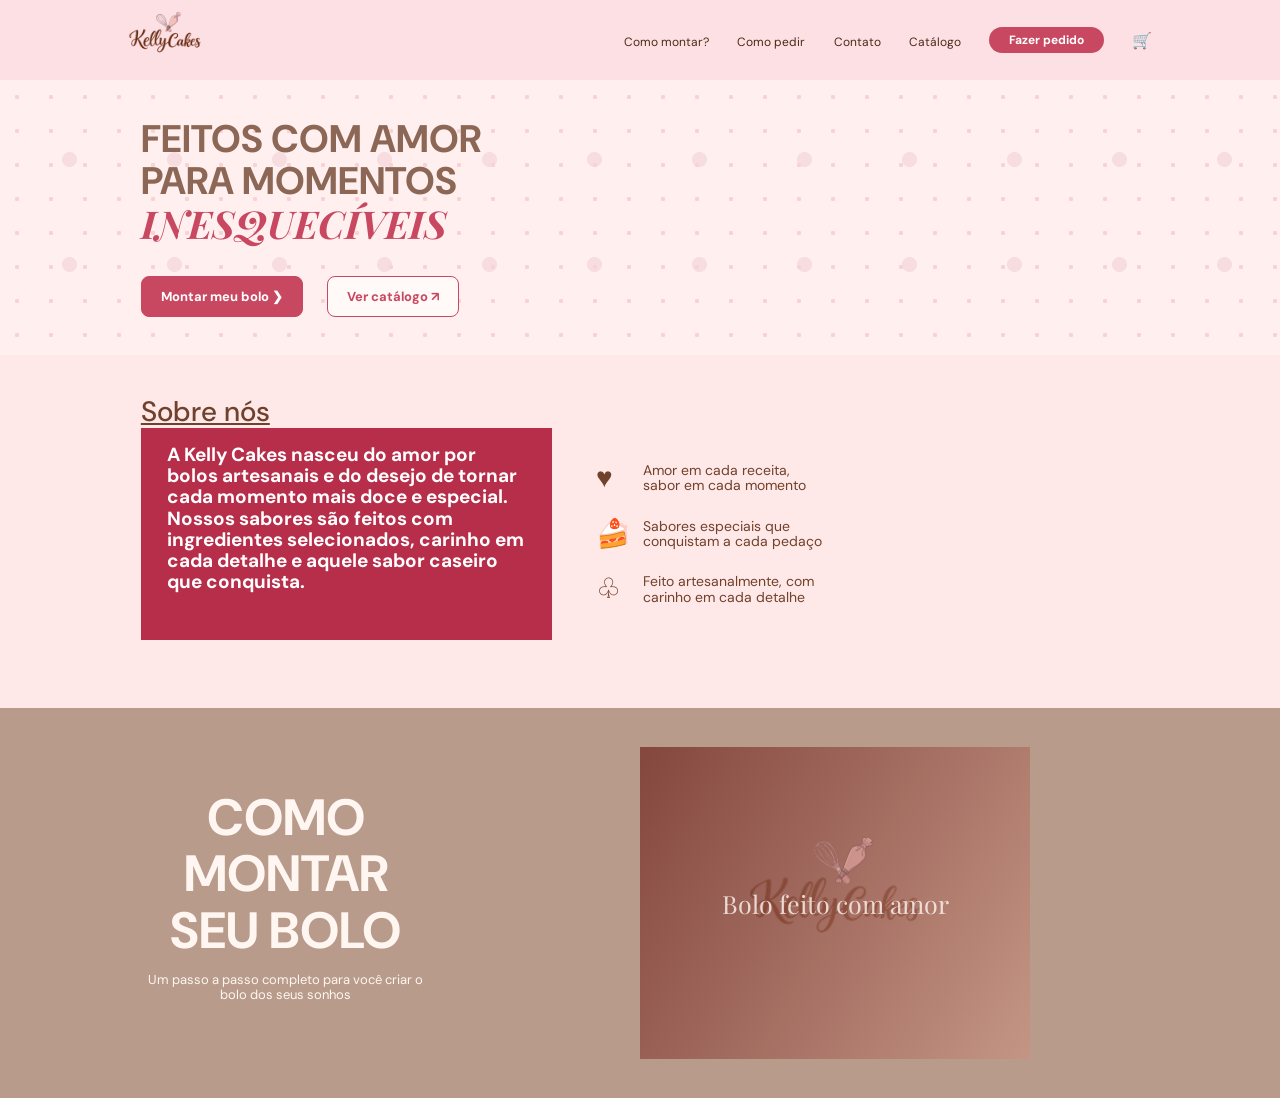
==== index.html @ 70b0ca6c "novo" ====
<!DOCTYPE html>
<html lang="pt-BR">
<head>
  <meta charset="UTF-8">
  <meta name="viewport" content="width=device-width, initial-scale=1.0">
  <title>Kelly Cakes</title>
  <link rel="stylesheet" href="css/index.css">
</head>
<body>
  <header><div class="container-header"><div class="logo2"><a href="index.html"><img src="img/logoHeader.png" alt="Kelly Cakes"></a></div><nav class="menu" aria-label="Navegação principal"><div><a href="#montar">Como montar?</a></div><div><a href="#pedido">Como pedir</a></div><div><a href="#contato">Contato</a></div><div><a href="#catalogo">Catálogo</a></div><div><a href="#pedido">Fazer pedido</a></div><span aria-label="Carrinho">🛒</span></nav></div></header>
  <main>
    <section class="hero"><h1>Feitos com amor<br>para momentos<br><em>inesquecíveis</em></h1><div class="hero-actions"><a class="button primary" href="#montar">Montar meu bolo ❯</a><a class="button" href="#catalogo">Ver catálogo ↗</a></div></section>
    <section class="about"><h2>Sobre nós</h2><div class="about-grid"><div class="about-copy">A Kelly Cakes nasceu do amor por bolos artesanais e do desejo de tornar cada momento mais doce e especial. Nossos sabores são feitos com ingredientes selecionados, carinho em cada detalhe e aquele sabor caseiro que conquista.</div><div class="features"><div class="feature"><span>♥</span><div>Amor em cada receita,<br>sabor em cada momento</div></div><div class="feature"><span>🍰</span><div>Sabores especiais que<br>conquistam a cada pedaço</div></div><div class="feature"><span>♧</span><div>Feito artesanalmente, com<br>carinho em cada detalhe</div></div></div></div></section>
    <section class="montar" id="montar"><div class="montar-copy"><h2>Como<br>montar<br>seu bolo</h2><p>Um passo a passo completo para você criar o bolo dos seus sonhos</p></div><div class="cake-photo" role="img" aria-label="Bolo artesanal decorado"></div></section>
  </main>
</body>
</html>
---- css/index.css ----
@import url('https://fonts.googleapis.com/css2?family=DM+Sans:wght@400;500;700&family=Playfair+Display:ital,wght@0,700;1,700&display=swap');
:root { --cream:#fff6f1; --pink:#c94861; --wine:#b72e4a; --brown:#70412b; --sand:#b89b8b; }
* { box-sizing:border-box; }
body { margin:0; color:var(--brown); background:var(--cream); font-family:'DM Sans',Arial,sans-serif; }
.container-header { min-height:66px; display:flex; align-items:center; justify-content:space-between; gap:32px; padding:8px clamp(24px,10vw,160px); background:#fde0e3; }
.logo2 img { display:block; width:74px; height:auto; }
.menu { display:flex; align-items:center; gap:clamp(16px,2.2vw,34px); }
.menu a { color:#4d2916; font-size:12px; text-decoration:none; white-space:nowrap; }
.menu a:hover { color:var(--pink); }
.menu div:last-of-type a { display:inline-block; padding:5px 20px; color:white; font-weight:700; background:var(--pink); border-radius:20px; }
.hero { min-height:270px; padding:38px clamp(24px,11vw,180px); background-color:#fff0ef; background-image:radial-gradient(#f8d3d6 2px,transparent 2.5px),radial-gradient(#f7dce0 7px,transparent 8px); background-size:34px 34px,105px 105px; background-position:0 0,17px 27px; }
.hero h1,.montar h2 { margin:0; text-transform:uppercase; line-height:1.1; }
.hero h1 { max-width:360px; color:#8c6756; font-size:clamp(28px,3vw,42px); }
.hero h1 em { color:var(--pink); font-family:'Playfair Display',serif; }
.hero-actions { display:flex; gap:24px; margin-top:28px; }
.button { padding:11px 19px; border:1px solid var(--pink); border-radius:8px; color:var(--pink); background:#fff9f7; font:700 13px 'DM Sans',sans-serif; text-decoration:none; }
.button.primary { color:white; background:var(--pink); }
.about { padding:38px clamp(24px,11vw,180px) 68px; background:#ffe8e8; }
.about h2 { margin:0 0 -2px; font-weight:500; font-size:28px; text-decoration:underline; }
.about-grid { display:grid; grid-template-columns:1.1fr 1.2fr; max-width:860px; }
.about-copy { padding:16px 26px 30px; color:white; background:var(--wine); font-size:19px; line-height:1.12; font-weight:700; }
.features { display:grid; align-content:center; gap:25px; padding:35px 44px; }
.feature { display:grid; grid-template-columns:35px 1fr; align-items:center; gap:12px; font-size:14px; line-height:1.1; }
.feature span { font-size:28px; }
.montar { min-height:390px; display:grid; grid-template-columns:1fr 1fr; align-items:center; padding:20px clamp(24px,11vw,180px); color:#fff6f1; background:var(--sand); }
.montar-copy { max-width:290px; text-align:center; }
.montar h2 { font-size:clamp(32px,4vw,51px); }
.montar p { font-size:13px; line-height:1.2; }
.cake-photo { width:min(100%,390px); aspect-ratio:1.25; display:grid; place-items:center; background:linear-gradient(120deg,rgba(121,52,47,.66),rgba(249,204,188,.43)),url('../img/logoHeader.png') center/45% no-repeat,#9b6b5b; }
.cake-photo::after { content:'Bolo feito com amor'; font-family:'Playfair Display',serif; font-size:25px; opacity:.8; }
@media (max-width:680px) { .container-header { padding:10px 20px; gap:12px; } .menu { gap:10px; } .menu a { font-size:10px; } .menu div:nth-child(-n+2),.menu span { display:none; } .hero,.about { padding-left:28px; padding-right:28px; } .about-grid,.montar { grid-template-columns:1fr; } .features { padding:30px 8px 0; } .montar { justify-items:center; gap:20px; padding-top:45px; padding-bottom:45px; } }
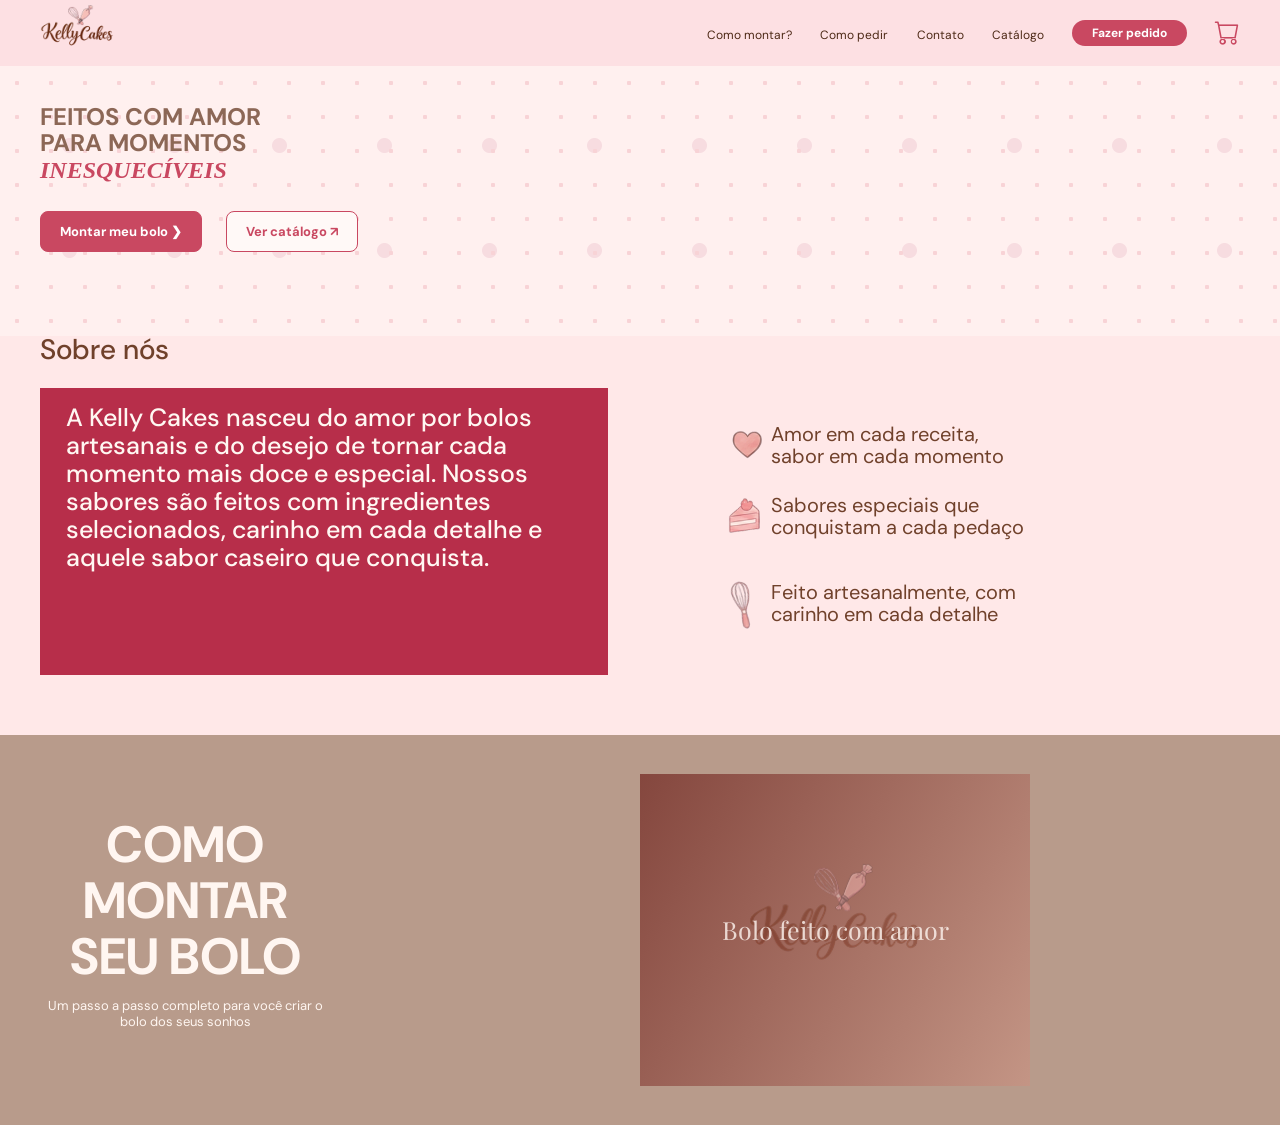
==== commit ad7871a1: "novo" ====
--- a/index.html
+++ b/index.html
@@ -1,17 +1,61 @@
 <!DOCTYPE html>
 <html lang="pt-BR">
+
 <head>
   <meta charset="UTF-8">
   <meta name="viewport" content="width=device-width, initial-scale=1.0">
   <title>Kelly Cakes</title>
   <link rel="stylesheet" href="css/index.css">
+  <link rel="stylesheet" href="https://cdn.jsdelivr.net/npm/bootstrap-icons@1.13.1/font/bootstrap-icons.min.css">
 </head>
+
 <body>
-  <header><div class="container-header"><div class="logo2"><a href="index.html"><img src="img/logoHeader.png" alt="Kelly Cakes"></a></div><nav class="menu" aria-label="Navegação principal"><div><a href="#montar">Como montar?</a></div><div><a href="#pedido">Como pedir</a></div><div><a href="#contato">Contato</a></div><div><a href="#catalogo">Catálogo</a></div><div><a href="#pedido">Fazer pedido</a></div><span aria-label="Carrinho">🛒</span></nav></div></header>
+  <header>
+    <div class="container-header">
+      <div class="logo2"><a href="index.html"><img src="img/logoHeader.png" alt="Kelly Cakes"></a></div>
+      <nav class="menu" aria-label="Navegação principal">
+        <div><a href="#montar">Como montar?</a></div>
+        <div><a href="#pedido">Como pedir</a></div>
+        <div><a href="#contato">Contato</a></div>
+        <div><a href="#catalogo">Catálogo</a></div>
+        <div><a href="#pedido">Fazer pedido</a></div>
+        <a href="carrinho.html" class="carrinho"><i class="bi bi-cart"></i></a>
+      </nav>
+    </div>
+  </header>
   <main>
-    <section class="hero"><h1>Feitos com amor<br>para momentos<br><em>inesquecíveis</em></h1><div class="hero-actions"><a class="button primary" href="#montar">Montar meu bolo ❯</a><a class="button" href="#catalogo">Ver catálogo ↗</a></div></section>
-    <section class="about"><h2>Sobre nós</h2><div class="about-grid"><div class="about-copy">A Kelly Cakes nasceu do amor por bolos artesanais e do desejo de tornar cada momento mais doce e especial. Nossos sabores são feitos com ingredientes selecionados, carinho em cada detalhe e aquele sabor caseiro que conquista.</div><div class="features"><div class="feature"><span>♥</span><div>Amor em cada receita,<br>sabor em cada momento</div></div><div class="feature"><span>🍰</span><div>Sabores especiais que<br>conquistam a cada pedaço</div></div><div class="feature"><span>♧</span><div>Feito artesanalmente, com<br>carinho em cada detalhe</div></div></div></div></section>
-    <section class="montar" id="montar"><div class="montar-copy"><h2>Como<br>montar<br>seu bolo</h2><p>Um passo a passo completo para você criar o bolo dos seus sonhos</p></div><div class="cake-photo" role="img" aria-label="Bolo artesanal decorado"></div></section>
+    <section class="hero">
+      <h1>Feitos com amor<br>para momentos<br><em>inesquecíveis</em></h1>
+      <div class="hero-actions"><a class="button primary" href="#montar">Montar meu bolo ❯</a><a class="button"
+          href="#catalogo">Ver catálogo ↗</a></div>
+    </section>
+    <section class="about">
+      <h2>Sobre nós</h2>
+      <div class="about-grid">
+        <div class="about-copy">A Kelly Cakes nasceu do amor por bolos artesanais e do desejo de tornar cada momento
+          mais doce e especial. Nossos sabores são feitos com ingredientes selecionados, carinho em cada detalhe e
+          aquele sabor caseiro que conquista.</div>
+        <div class="features">
+          <div class="feature"><img src="img/coração.png" alt="coração">
+            <div>Amor em cada receita,<br>sabor em cada momento</div>
+          </div>
+          <div class="feature"><img src="img/boloFatia.png" alt="bolo">
+            <div>Sabores especiais que<br>conquistam a cada pedaço</div>
+          </div>
+          <div class="feature"><img src="img/fuê.png" alt="fuê">
+            <div>Feito artesanalmente, com<br>carinho em cada detalhe</div>
+          </div>
+        </div>
+      </div>
+    </section>
+    <section class="montar" id="montar">
+      <div class="montar-copy">
+        <h2>Como<br>montar<br>seu bolo</h2>
+        <p>Um passo a passo completo para você criar o bolo dos seus sonhos</p>
+      </div>
+      <div class="cake-photo" role="img" aria-label="Bolo artesanal decorado"></div>
+    </section>
   </main>
 </body>
+
 </html>
--- a/css/index.css
+++ b/css/index.css
@@ -1,31 +1,280 @@
 @import url('https://fonts.googleapis.com/css2?family=DM+Sans:wght@400;500;700&family=Playfair+Display:ital,wght@0,700;1,700&display=swap');
-:root { --cream:#fff6f1; --pink:#c94861; --wine:#b72e4a; --brown:#70412b; --sand:#b89b8b; }
-* { box-sizing:border-box; }
-body { margin:0; color:var(--brown); background:var(--cream); font-family:'DM Sans',Arial,sans-serif; }
-.container-header { min-height:66px; display:flex; align-items:center; justify-content:space-between; gap:32px; padding:8px clamp(24px,10vw,160px); background:#fde0e3; }
-.logo2 img { display:block; width:74px; height:auto; }
-.menu { display:flex; align-items:center; gap:clamp(16px,2.2vw,34px); }
-.menu a { color:#4d2916; font-size:12px; text-decoration:none; white-space:nowrap; }
-.menu a:hover { color:var(--pink); }
-.menu div:last-of-type a { display:inline-block; padding:5px 20px; color:white; font-weight:700; background:var(--pink); border-radius:20px; }
-.hero { min-height:270px; padding:38px clamp(24px,11vw,180px); background-color:#fff0ef; background-image:radial-gradient(#f8d3d6 2px,transparent 2.5px),radial-gradient(#f7dce0 7px,transparent 8px); background-size:34px 34px,105px 105px; background-position:0 0,17px 27px; }
-.hero h1,.montar h2 { margin:0; text-transform:uppercase; line-height:1.1; }
-.hero h1 { max-width:360px; color:#8c6756; font-size:clamp(28px,3vw,42px); }
-.hero h1 em { color:var(--pink); font-family:'Playfair Display',serif; }
-.hero-actions { display:flex; gap:24px; margin-top:28px; }
-.button { padding:11px 19px; border:1px solid var(--pink); border-radius:8px; color:var(--pink); background:#fff9f7; font:700 13px 'DM Sans',sans-serif; text-decoration:none; }
-.button.primary { color:white; background:var(--pink); }
-.about { padding:38px clamp(24px,11vw,180px) 68px; background:#ffe8e8; }
-.about h2 { margin:0 0 -2px; font-weight:500; font-size:28px; text-decoration:underline; }
-.about-grid { display:grid; grid-template-columns:1.1fr 1.2fr; max-width:860px; }
-.about-copy { padding:16px 26px 30px; color:white; background:var(--wine); font-size:19px; line-height:1.12; font-weight:700; }
-.features { display:grid; align-content:center; gap:25px; padding:35px 44px; }
-.feature { display:grid; grid-template-columns:35px 1fr; align-items:center; gap:12px; font-size:14px; line-height:1.1; }
-.feature span { font-size:28px; }
-.montar { min-height:390px; display:grid; grid-template-columns:1fr 1fr; align-items:center; padding:20px clamp(24px,11vw,180px); color:#fff6f1; background:var(--sand); }
-.montar-copy { max-width:290px; text-align:center; }
-.montar h2 { font-size:clamp(32px,4vw,51px); }
-.montar p { font-size:13px; line-height:1.2; }
-.cake-photo { width:min(100%,390px); aspect-ratio:1.25; display:grid; place-items:center; background:linear-gradient(120deg,rgba(121,52,47,.66),rgba(249,204,188,.43)),url('../img/logoHeader.png') center/45% no-repeat,#9b6b5b; }
-.cake-photo::after { content:'Bolo feito com amor'; font-family:'Playfair Display',serif; font-size:25px; opacity:.8; }
-@media (max-width:680px) { .container-header { padding:10px 20px; gap:12px; } .menu { gap:10px; } .menu a { font-size:10px; } .menu div:nth-child(-n+2),.menu span { display:none; } .hero,.about { padding-left:28px; padding-right:28px; } .about-grid,.montar { grid-template-columns:1fr; } .features { padding:30px 8px 0; } .montar { justify-items:center; gap:20px; padding-top:45px; padding-bottom:45px; } }+
+:root {
+    --cream: #fff6f1;
+    --pink: #c94861;
+    --wine: #b72e4a;
+    --brown: #70412b;
+    --sand: #b89b8b;
+    --content-width: 1200px;
+    --page-gutter: max(24px, calc((100vw - var(--content-width)) / 2));
+}
+
+* {
+    box-sizing: border-box;
+}
+
+body {
+    margin: 0;
+    color: var(--brown);
+    background: var(--cream);
+    font-family: 'DM Sans', Arial, sans-serif;
+}
+ 
+header {
+    background: #fde0e3;
+}
+
+.container-header {
+    width: min(calc(100% - 48px), var(--content-width));
+    margin: 0 auto;
+    min-height: 66px;
+    height: 1px;
+    display: flex;
+    align-items: center;
+    justify-content: space-between;
+    gap: 32px;
+    padding: 8px 0;
+}
+
+.logo2 img {
+    display: block;
+    width: 74px;
+    height: auto;
+}
+
+.menu {
+    display: flex;
+    align-items: center;
+    gap: clamp(16px, 2.2vw, 34px);
+}
+
+.menu a {
+    color: #4d2916;
+    font-size: 12px;
+    text-decoration: none;
+    white-space: nowrap;
+}
+
+.menu a:hover {
+    color: var(--pink);
+}
+
+.menu div:last-of-type a {
+    display: inline-block;
+    padding: 5px 20px;
+    color: white;
+    font-weight: 700;
+    background: var(--pink);
+    border-radius: 20px;
+}
+
+.menu a.carrinho {
+    display: flex;
+    align-items: center;
+    justify-content: center;
+    color: #FDC3CB;
+    text-decoration: none;
+}
+
+.menu a.carrinho i {
+    font-size: 25px;
+    color: var(--pink);
+    line-height: 1;
+}
+
+.menu a.carrinho:hover i {
+    color: #FDC3CB;
+}
+
+.hero {
+    min-height: 270px;
+    padding: 38px var(--page-gutter);
+    background-color: #fff0ef;
+    background-image: radial-gradient(#f8d3d6 2px, transparent 2.5px), radial-gradient(#f7dce0 7px, transparent 8px);
+    background-size: 34px 34px, 105px 105px;
+    background-position: 0 0, 17px 27px;
+    position: relative;
+}
+
+.hero h1,
+.montar h2 {
+    margin: 0;
+    text-transform: uppercase;
+    line-height: 1.1;
+}
+
+.hero h1 {
+    max-width: 360px;
+    color: #8c6756;
+    
+}
+
+.hero h1 em {
+    color: var(--pink);
+    font-family: montserrat;
+}
+
+.hero-actions {
+    display: flex;
+    gap: 24px;
+    margin-top: 28px;
+}
+
+.button {
+    padding: 11px 19px;
+    border: 1px solid var(--pink);
+    border-radius: 8px;
+    color: var(--pink);
+    background: #fff9f7;
+    font: 700 13px 'DM Sans', sans-serif;
+    text-decoration: none;
+}
+
+.button {
+    transition: transform 0.2s ease;
+}
+.button:hover{
+    transform: scale(1.08);
+}
+
+.button.primary {
+    color: white;
+    background: var(--pink);
+}
+
+.about {
+   padding: 20px var(--page-gutter) 60px;
+    background: #ffe8e8;
+    
+}
+
+.about h2 {
+    margin: -25px 0 20px;
+    position: relative;
+    z-index: 2;
+
+    font-weight: 500;
+    font-size: clamp(28px, 2.2vw, 36px);
+}
+
+.about-grid {
+    width: 100%;
+    display: grid;
+    grid-template-columns: minmax(280px, 1fr) minmax(300px, 1fr);
+    gap: clamp(30px, 5vw, 80px);
+}
+
+.about-copy {
+    padding: 16px 26px 40px;
+    color: #FFF7F2;
+    background: var(--wine);
+    font-size: 25px;
+    line-height: 1.12;
+    font-weight: 500;
+}
+
+.features {
+    display: grid;
+    align-content: center;
+    gap: 25px;
+    padding: 35px 44px;
+}
+
+.features img{
+   width: 60px;
+}
+
+.feature {
+    display: grid;
+    grid-template-columns: 35px 1fr;
+    align-items: center;
+    gap: 20px;
+    font-size: 20px;
+    line-height: 1.1;
+}
+
+.feature span {
+    font-size: 28px;
+}
+
+.montar {
+    min-height: 390px;
+    display: grid;
+    grid-template-columns: 1fr 1fr;
+    align-items: center;
+    padding: 20px var(--page-gutter);
+    color: #fff6f1;
+    background: var(--sand);
+}
+
+.montar-copy {
+    max-width: 290px;
+    text-align: center;
+}
+
+.montar h2 {
+    font-size: clamp(32px, 4vw, 51px);
+}
+
+.montar p {
+    font-size: 13px;
+    line-height: 1.2;
+}
+
+.cake-photo {
+    width: min(100%, 390px);
+    aspect-ratio: 1.25;
+    display: grid;
+    place-items: center;
+    background: linear-gradient(120deg, rgba(121, 52, 47, .66), rgba(249, 204, 188, .43)), url('../img/logoHeader.png') center/45% no-repeat, #9b6b5b;
+}
+
+.cake-photo::after {
+    content: 'Bolo feito com amor';
+    font-family: 'Playfair Display', serif;
+    font-size: 25px;
+    opacity: .8;
+}
+
+@media (max-width:680px) {
+    .container-header {
+        padding: 10px 20px;
+        gap: 12px;
+    }
+
+    .menu {
+        gap: 10px;
+    }
+
+    .menu a {
+        font-size: 10px;
+    }
+
+    .menu div:nth-child(-n+2),
+    .menu span {
+        display: none;
+    }
+
+    .hero,
+    .about {
+        padding-left: 28px;
+        padding-right: 28px;
+    }
+
+    .about-grid,
+    .montar {
+        grid-template-columns: 1fr;
+    }
+
+    .features {
+        padding: 30px 8px 0;
+    }
+
+    .montar {
+        justify-items: center;
+        gap: 20px;
+        padding-top: 45px;
+        padding-bottom: 45px;
+    }
+}
